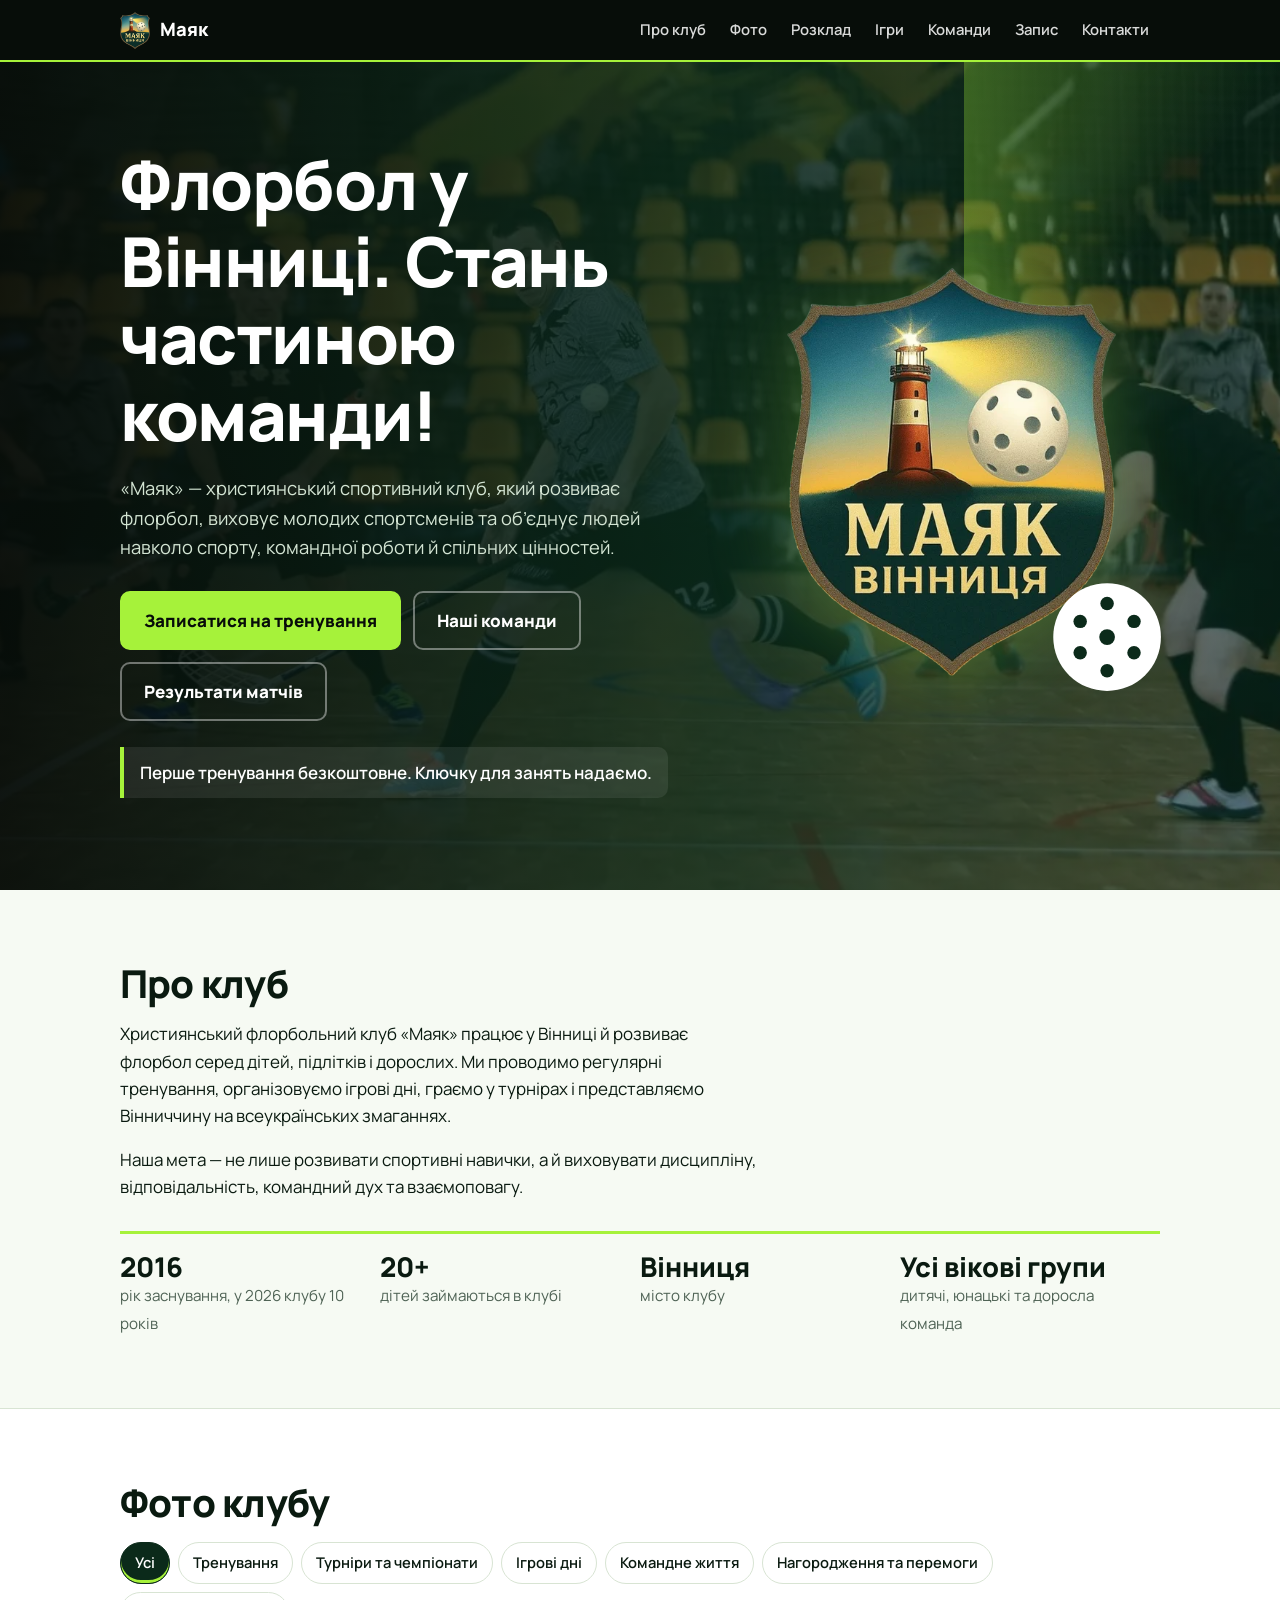
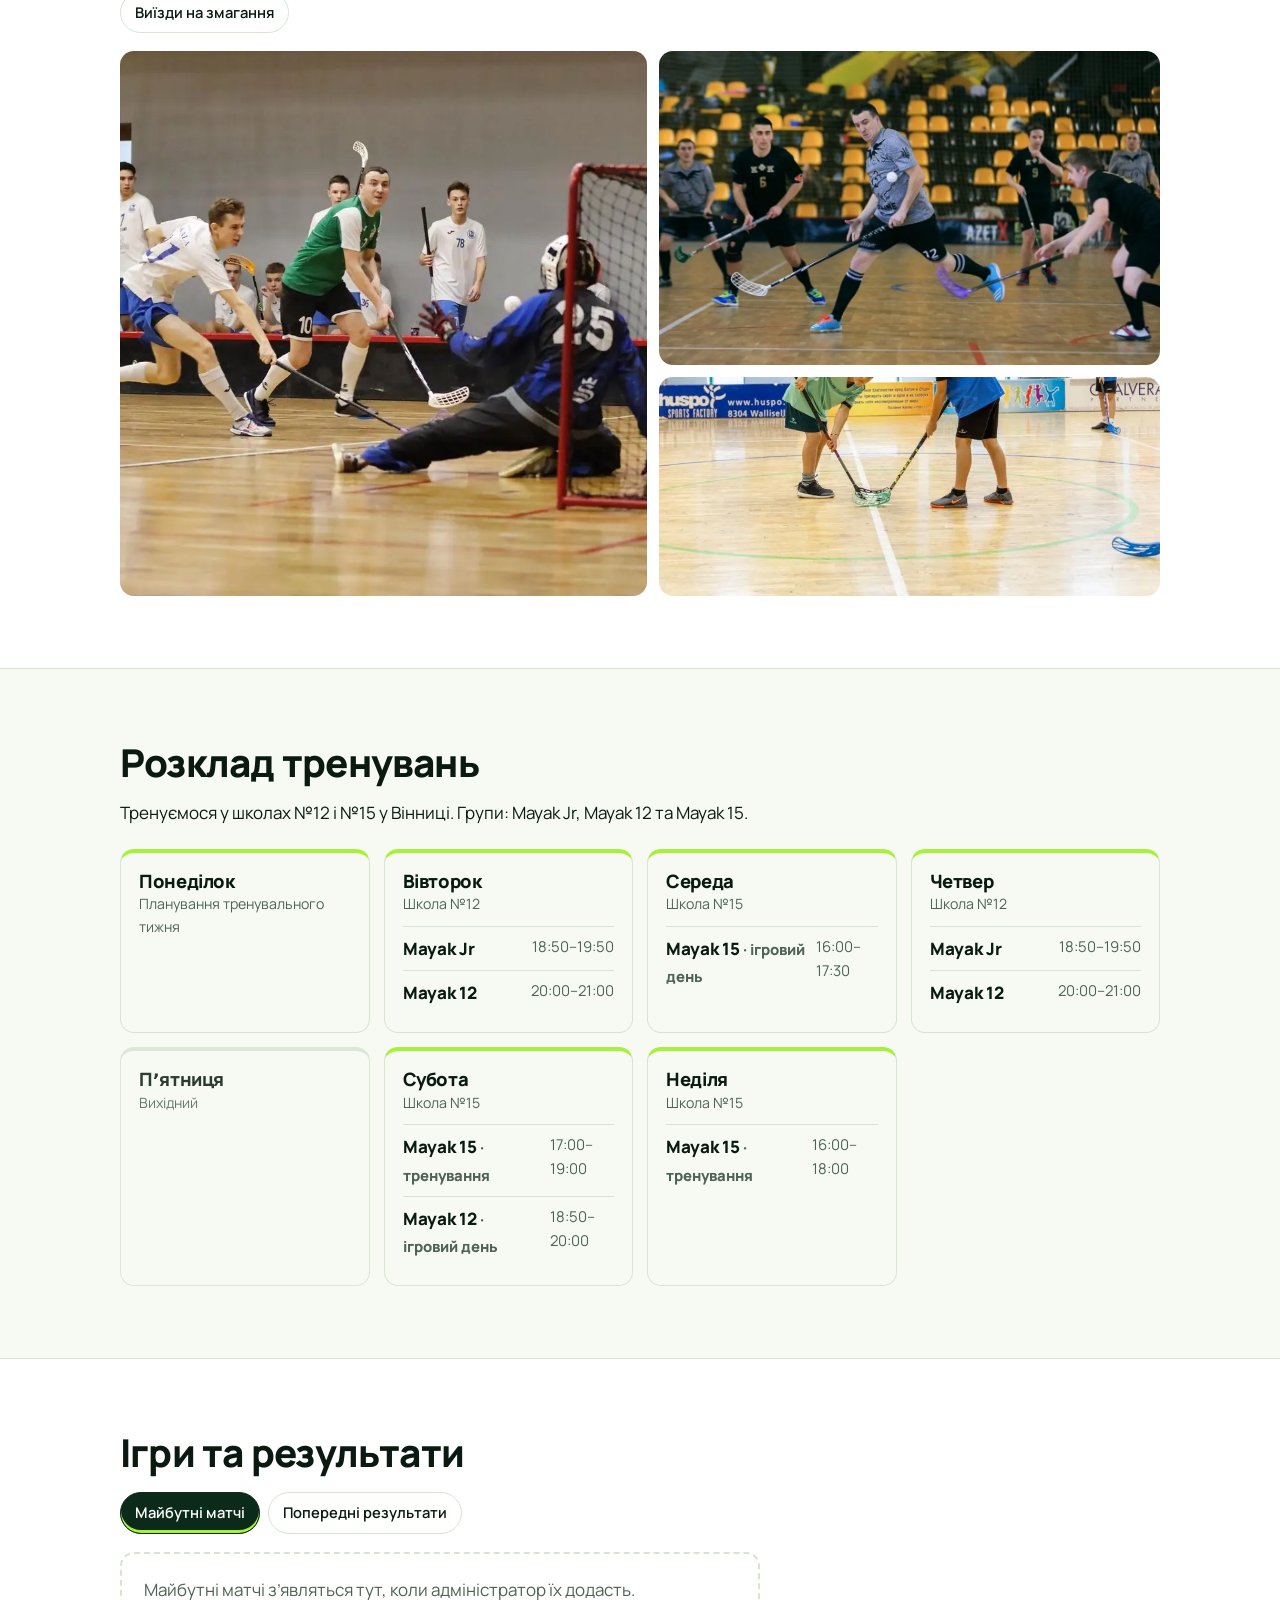
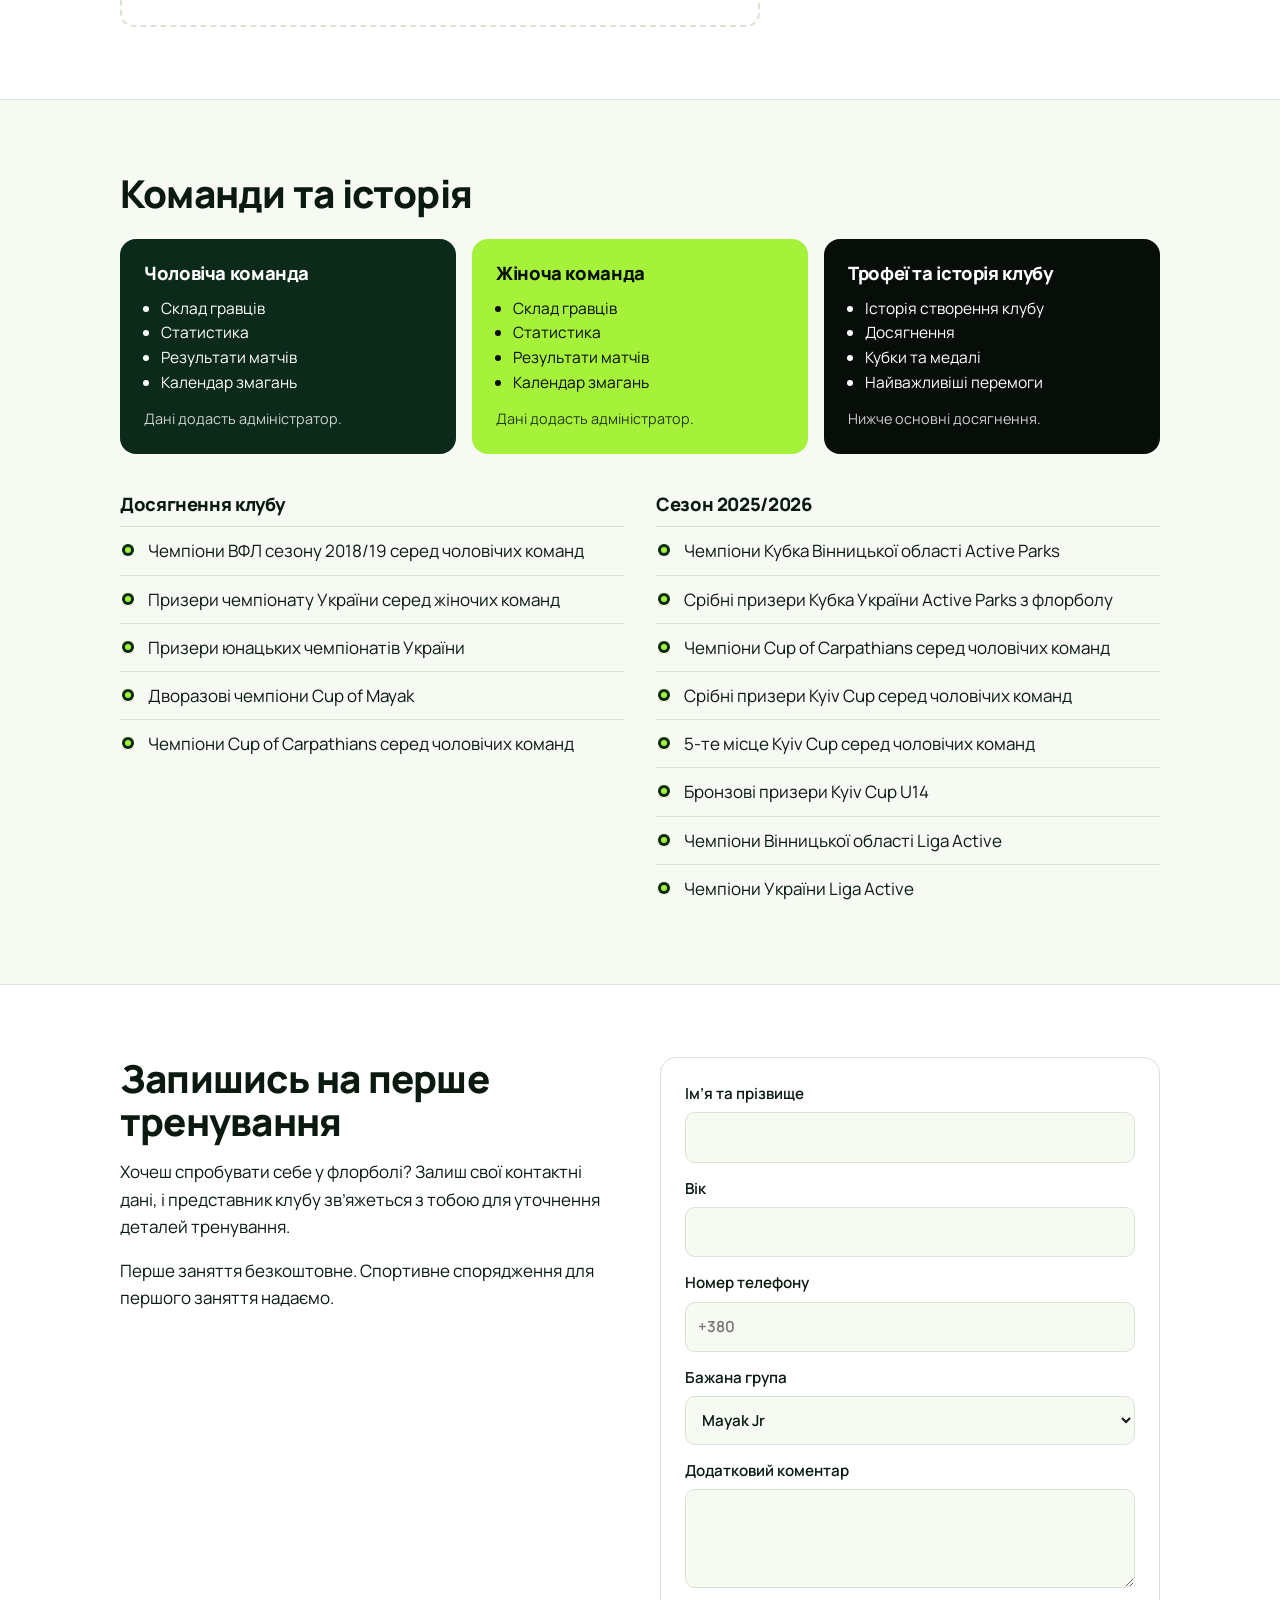
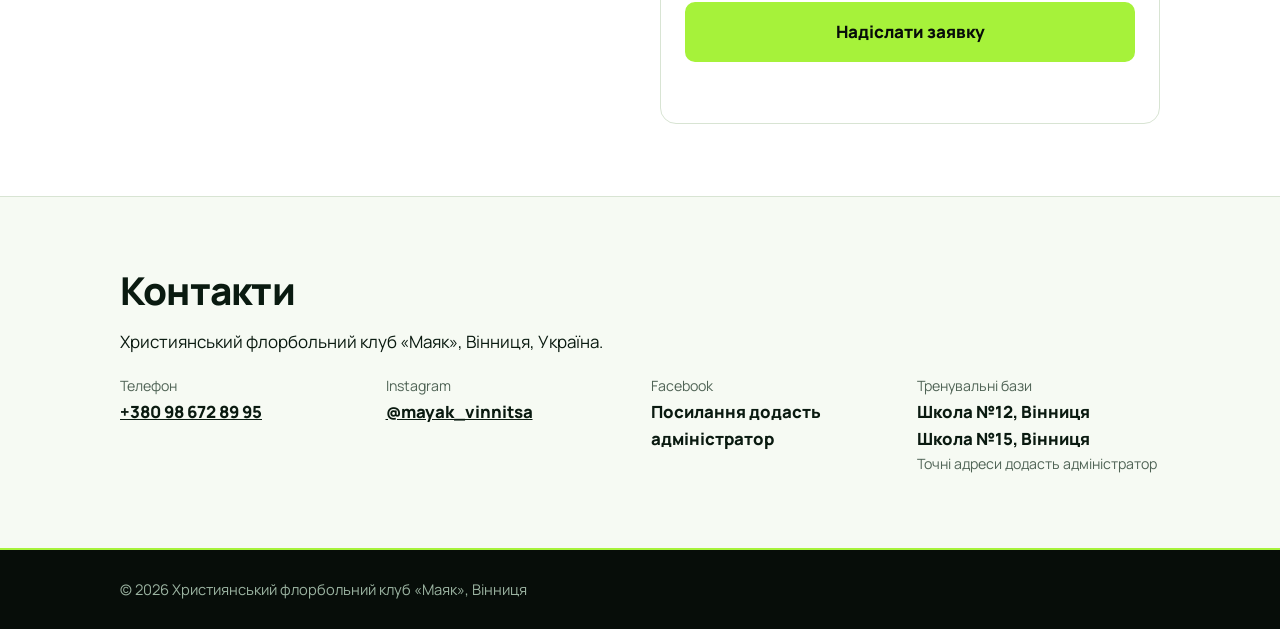
==== index.html @ 86b1fff9 "Add files via upload" ====
<!DOCTYPE html>
<html lang="uk">
<head>
<meta charset="utf-8">
<meta name="viewport" content="width=device-width, initial-scale=1, viewport-fit=cover">
<meta name="description" content="Християнський флорбольний клуб «Маяк», Вінниця: тренування для дітей і дорослих, розклад, результати матчів, команди. Перше тренування безкоштовне.">
<title>Маяк Вінниця — флорбольний клуб</title>
<link rel="preconnect" href="https://fonts.googleapis.com">
<link rel="preconnect" href="https://fonts.gstatic.com" crossorigin>
<link href="https://fonts.googleapis.com/css2?family=Manrope:wght@400;600;800&display=swap" rel="stylesheet">
<style>
:root{--bg:#F6FAF3;--surface:#fff;--ink:#0A1A10;--muted:#4F6355;--line:#D8E4D3;--green:#0B2A1A;--black:#070D09;--lime:#A6F23A;--logo:url([data-uri]);
  box-sizing:border-box;padding-top:env(safe-area-inset-top,0px);padding-bottom:env(safe-area-inset-bottom,0px)}
@media (prefers-color-scheme:dark){:root:not([data-theme="light"]){--bg:#070D09;--surface:#0E1B12;--ink:#EEF6EC;--muted:#9BB3A1;--line:#1F3426;color-scheme:dark}}
:root[data-theme="dark"]{--bg:#070D09;--surface:#0E1B12;--ink:#EEF6EC;--muted:#9BB3A1;--line:#1F3426;color-scheme:dark}
html{scroll-padding-top:calc(env(safe-area-inset-top,0px) + 64px);scroll-behavior:smooth}
*,*::before,*::after{box-sizing:inherit}
body{margin:0;background:var(--bg);color:var(--ink);font:400 1.0625rem/1.6 "Manrope",system-ui,-apple-system,"Segoe UI",Roboto,sans-serif}
body::before{content:"";position:fixed;inset:0 0 auto;height:env(safe-area-inset-top,0px);background:var(--black);z-index:30}
a{color:inherit}
:focus-visible{outline:3px solid var(--lime);outline-offset:3px}
.wrap{max-width:1080px;margin:0 auto;padding:0 20px}
h1,h2,h3{line-height:1.12;margin:0;letter-spacing:-.02em}
h2{font-size:clamp(1.7rem,4vw,2.4rem);font-weight:800;margin-bottom:.4em}
h3{font-size:1.15rem;font-weight:800}
p{margin:0 0 1em;max-width:64ch}
section{padding:72px 0}
.alt{background:var(--surface);border-block:1px solid var(--line)}
.empty{padding:22px;border:2px dashed var(--line);border-radius:14px;color:var(--muted);margin:0}
.js .rv{opacity:0;transform:translateY(18px);transition:opacity .7s ease,transform .7s ease}
.js .rv.in{opacity:1;transform:none}
@media (prefers-reduced-motion:reduce){.js .rv{opacity:1;transform:none;transition:none}.beam,.ball{animation:none!important}html{scroll-behavior:auto}}

header{position:sticky;top:env(safe-area-inset-top,0px);z-index:20;background:var(--black);color:#fff;border-bottom:2px solid var(--lime)}
header .wrap{display:flex;align-items:center;justify-content:space-between;gap:16px;height:60px}
.logo{font-weight:800;font-size:1.15rem;text-decoration:none;display:flex;align-items:center;gap:10px}
.logo i{width:30px;height:37px;background:var(--logo) center/contain no-repeat}
nav{display:flex;gap:2px;overflow-x:auto}
nav a{text-decoration:none;padding:8px 11px;border-radius:8px;font-weight:600;font-size:.93rem;white-space:nowrap;opacity:.85;transition:background .25s,color .25s}
nav a:hover{opacity:1;background:var(--lime);color:var(--black)}

.hero{position:relative;background:var(--green) center/cover;color:#fff;overflow:hidden;padding:84px 0 92px}
.hero::before{content:"";position:absolute;inset:0;background:linear-gradient(90deg,rgba(7,13,9,.95),rgba(11,42,26,.84) 55%,rgba(11,42,26,.55))}
.beam{position:absolute;right:-30%;top:50%;width:1400px;height:1400px;margin-top:-700px;background:conic-gradient(from 0deg,rgba(166,242,58,.3) 0deg,rgba(166,242,58,0) 38deg,rgba(166,242,58,0) 360deg);animation:sweep 14s linear infinite;pointer-events:none}
@keyframes sweep{to{transform:rotate(360deg)}}
.hero .wrap{position:relative;display:grid;grid-template-columns:1.4fr 1fr;gap:40px;align-items:center}
.hero h1{font-size:clamp(2.3rem,6.4vw,4.3rem);font-weight:800;max-width:15ch}
.hero p{font-size:1.15rem;color:#D3E4D3;margin:20px 0 28px;max-width:52ch}
.btns{display:flex;flex-wrap:wrap;gap:12px}
.btn{display:inline-block;padding:14px 22px;border-radius:10px;font:inherit;font-weight:800;text-decoration:none;border:2px solid var(--lime);cursor:pointer;transition:transform .2s,background .25s,color .25s}
.btn:hover{transform:translateY(-2px)}
.btn.main{background:var(--lime);color:var(--black)}
.btn.ghost{color:#fff;border-color:rgba(255,255,255,.4)}
.btn.ghost:hover{border-color:var(--lime);color:var(--lime)}
.free{margin-top:26px;padding:12px 16px;border-left:4px solid var(--lime);background:rgba(255,255,255,.08);border-radius:0 10px 10px 0;display:inline-block;font-weight:600}
.mark{position:relative;justify-self:center;width:100%;max-width:330px;aspect-ratio:452/560}
.crest{position:absolute;inset:0;background:var(--logo) center/contain no-repeat;filter:drop-shadow(0 12px 40px rgba(166,242,58,.25))}
.ball{position:absolute;right:-14%;bottom:-4%;width:34%;animation:bob 5s ease-in-out infinite}
@keyframes bob{50%{transform:translateY(-10px) rotate(8deg)}}
@media(max-width:800px){.hero .wrap{grid-template-columns:1fr}.mark{max-width:210px;order:-1;justify-self:start}}

.facts{display:grid;grid-template-columns:repeat(auto-fit,minmax(190px,1fr));margin-top:30px;border-top:3px solid var(--lime)}
.facts div{padding:18px 16px 0 0}
.facts strong{display:block;font-size:1.7rem;font-weight:800;line-height:1.1}
.facts span{color:var(--muted);font-size:.95rem}

.chips{display:flex;flex-wrap:wrap;gap:8px;margin:18px 0}
.chip{font:inherit;font-weight:600;font-size:.92rem;padding:8px 14px;border-radius:99px;border:1.5px solid var(--line);background:var(--surface);color:var(--ink);cursor:pointer;transition:background .2s,border-color .2s}
.chip[aria-pressed="true"]{background:var(--green);border-color:var(--green);color:#fff;box-shadow:inset 0 -3px 0 var(--lime)}
.gallery{display:grid;grid-template-columns:1.05fr 1fr;gap:12px}
.gallery figure{margin:0;overflow:hidden;border-radius:14px}
.gallery img{display:block;width:100%;height:100%;object-fit:cover;transition:transform .5s}
.gallery figure:hover img{transform:scale(1.04)}
.gallery .big{grid-row:span 2}.gallery .a{aspect-ratio:16/10}.gallery .b{aspect-ratio:16/7}
.gallery.one{grid-template-columns:1fr}.gallery.one .big{grid-row:auto}
@media(max-width:700px){.gallery{grid-template-columns:1fr}.gallery .big{grid-row:auto;aspect-ratio:1}}

.days{display:grid;grid-template-columns:repeat(auto-fit,minmax(240px,1fr));gap:14px;margin-top:22px}
.day{background:var(--bg);border:1px solid var(--line);border-radius:14px;padding:18px;border-top:4px solid var(--lime)}
.day.off{border-top-color:var(--line);opacity:.85}
.day h3{margin-bottom:2px}.day small{color:var(--muted);display:block;margin-bottom:10px}
.slot{display:flex;justify-content:space-between;gap:10px;padding:8px 0;border-top:1px solid var(--line)}
.slot b{font-weight:800}.slot span{color:var(--muted);font-size:.93rem}

.tabs{display:flex;gap:8px;margin:18px 0}
.games{display:grid;gap:10px}
.game{display:grid;grid-template-columns:110px 1fr auto;gap:14px;align-items:center;padding:14px 18px;background:var(--surface);border:1px solid var(--line);border-radius:12px}
.game small{color:var(--muted);display:block}
.game .sc{font-weight:800;font-size:1.3rem}
.game.pl{border-left:5px solid var(--lime)}
@media(max-width:560px){.game{grid-template-columns:1fr auto}.game>small{grid-column:1/-1}}

.teams{display:grid;grid-template-columns:repeat(3,1fr);gap:16px;margin-top:24px}
.team{padding:24px;border-radius:16px;background:var(--green);color:#fff;display:flex;flex-direction:column;gap:12px;transition:transform .25s}
.team:hover{transform:translateY(-4px)}
.team.lime{background:var(--lime);color:var(--black)}
.team.blk{background:var(--black)}
.team ul{margin:0;padding-left:1.1em;font-size:.97rem}
.team p{margin:auto 0 0;font-size:.9rem;opacity:.8}
@media(max-width:800px){.teams{grid-template-columns:1fr}}
.ach{display:grid;grid-template-columns:1fr 1fr;gap:32px;margin-top:40px}
.ach ul{padding:0;margin:12px 0 0;list-style:none}
.ach li{padding:10px 0 10px 28px;border-top:1px solid var(--line);position:relative}
.ach li::before{content:"";position:absolute;left:2px;top:17px;width:12px;height:12px;border-radius:50%;background:var(--lime);box-shadow:inset 0 0 0 3px var(--green)}
@media(max-width:800px){.ach{grid-template-columns:1fr}}

.join{display:grid;grid-template-columns:1fr 1fr;gap:40px;align-items:start}
@media(max-width:800px){.join{grid-template-columns:1fr}}
form{display:grid;gap:14px;background:var(--surface);padding:24px;border-radius:16px;border:1px solid var(--line)}
label{display:grid;gap:6px;font-weight:600;font-size:.95rem}
input,select,textarea{font:inherit;padding:12px;border-radius:10px;border:1px solid var(--line);background:var(--bg);color:var(--ink)}
.msg{font-weight:600;min-height:1.4em;margin:0}
.contacts{display:grid;grid-template-columns:repeat(auto-fit,minmax(230px,1fr));gap:22px;margin-top:20px}
.contacts small{display:block;color:var(--muted)}.contacts a,.contacts b{font-weight:800;font-size:1.05rem}
footer{background:var(--black);color:#9BB3A1;padding:28px 0;font-size:.92rem;border-top:2px solid var(--lime)}
</style>
<link rel="canonical" href="https://dimooon4220.github.io/MayakVinnitsa/">
<meta property="og:type" content="website">
<meta property="og:locale" content="uk_UA">
<meta property="og:title" content="Маяк Вінниця — флорбольний клуб">
<meta property="og:description" content="Флорбол у Вінниці для дітей і дорослих. Перше тренування безкоштовне.">
<meta property="og:url" content="https://dimooon4220.github.io/MayakVinnitsa/">
<meta property="og:image" content="https://dimooon4220.github.io/MayakVinnitsa/logo.png">
<script type="application/ld+json">{"@context": "https://schema.org", "@type": "SportsClub", "name": "Християнський флорбольний клуб «Маяк»", "alternateName": ["Маяк Вінниця", "Флорбольний клуб Маяк"], "sport": "Флорбол", "foundingDate": "2016", "url": "https://dimooon4220.github.io/MayakVinnitsa/", "logo": "https://dimooon4220.github.io/MayakVinnitsa/logo.png", "telephone": "+380986728995", "address": {"@type": "PostalAddress", "addressLocality": "Вінниця", "addressCountry": "UA"}, "sameAs": ["https://www.instagram.com/mayak_vinnitsa/"]}</script>
</head>
<body>
<header>
  <div class="wrap">
    <a class="logo" href="#home"><i></i>Маяк</a>
    <nav aria-label="Основне меню">
      <a href="#about">Про клуб</a><a href="#photos">Фото</a><a href="#schedule">Розклад</a><a href="#matches">Ігри</a><a href="#teams">Команди</a><a href="#join">Запис</a><a href="#contacts">Контакти</a>
    </nav>
  </div>
</header>

<main id="home">
<div class="hero" id="hero">
  <div class="beam" aria-hidden="true"></div>
  <div class="wrap">
    <div>
      <h1>Флорбол у Вінниці. Стань частиною команди!</h1>
      <p>«Маяк» — християнський спортивний клуб, який розвиває флорбол, виховує молодих спортсменів та об’єднує людей навколо спорту, командної роботи й спільних цінностей.</p>
      <div class="btns">
        <a class="btn main" href="#join">Записатися на тренування</a>
        <a class="btn ghost" href="#teams">Наші команди</a>
        <a class="btn ghost" href="#matches">Результати матчів</a>
      </div>
      <div class="free">Перше тренування безкоштовне. Ключку для занять надаємо.</div>
    </div>
    <div class="mark">
      <div class="crest" role="img" aria-label="Логотип клубу «Маяк Вінниця»"></div>
      <svg class="ball" viewBox="0 0 100 100" aria-hidden="true"><circle cx="50" cy="50" r="48" fill="#fff"/><g fill="#0B2A1A"><circle cx="50" cy="50" r="7"/><circle cx="26" cy="36" r="6"/><circle cx="74" cy="36" r="6"/><circle cx="26" cy="64" r="6"/><circle cx="74" cy="64" r="6"/><circle cx="50" cy="20" r="6"/><circle cx="50" cy="80" r="6"/></g></svg>
    </div>
  </div>
</div>

<section id="about" class="rv">
  <div class="wrap">
    <h2>Про клуб</h2>
    <p>Християнський флорбольний клуб «Маяк» працює у Вінниці й розвиває флорбол серед дітей, підлітків і дорослих. Ми проводимо регулярні тренування, організовуємо ігрові дні, граємо у турнірах і представляємо Вінниччину на всеукраїнських змаганнях.</p>
    <p>Наша мета — не лише розвивати спортивні навички, а й виховувати дисципліну, відповідальність, командний дух та взаємоповагу.</p>
    <div class="facts">
      <div><strong>2016</strong><span>рік заснування, у 2026 клубу 10 років</span></div>
      <div><strong>20+</strong><span>дітей займаються в клубі</span></div>
      <div><strong>Вінниця</strong><span>місто клубу</span></div>
      <div><strong>Усі вікові групи</strong><span>дитячі, юнацькі та доросла команда</span></div>
    </div>
  </div>
</section>

<section id="photos" class="alt rv">
  <div class="wrap">
    <h2>Фото клубу</h2>
    <div class="chips" id="chips"></div>
    <div class="gallery" id="gal">
      <figure class="big" data-c="tour"><img src="[data-uri]" alt="Гравець б’є по воротах, воротар у синій формі падає в шпагат" loading="lazy"></figure>
      <figure class="a" data-c="tour"><img id="heroImg" src="[data-uri]" alt="Гравець у сірій формі приймає м’яч ключкою під час матчу" loading="lazy"></figure>
      <figure class="b" data-c="train"><img src="[data-uri]" alt="Двоє хлопчиків розігрують вкидання на тренуванні" loading="lazy"></figure>
    </div>
    <p class="empty" id="galEmpty" hidden>Фото цієї категорії додасть адміністратор.</p>
  </div>
</section>

<section id="schedule" class="rv">
  <div class="wrap">
    <h2>Розклад тренувань</h2>
    <p>Тренуємося у школах №12 і №15 у Вінниці. Групи: Mayak Jr, Mayak 12 та Mayak 15.</p>
    <div class="days" id="days"></div>
  </div>
</section>

<section id="matches" class="alt rv">
  <div class="wrap">
    <h2>Ігри та результати</h2>
    <div class="tabs">
      <button class="chip" data-t="planned" aria-pressed="true">Майбутні матчі</button>
      <button class="chip" data-t="finished" aria-pressed="false">Попередні результати</button>
    </div>
    <div class="games" id="games" aria-live="polite"></div>
  </div>
</section>

<section id="teams" class="rv">
  <div class="wrap">
    <h2>Команди та історія</h2>
    <div class="teams">
      <div class="team"><h3>Чоловіча команда</h3><ul><li>Склад гравців</li><li>Статистика</li><li>Результати матчів</li><li>Календар змагань</li></ul><p>Дані додасть адміністратор.</p></div>
      <div class="team lime"><h3>Жіноча команда</h3><ul><li>Склад гравців</li><li>Статистика</li><li>Результати матчів</li><li>Календар змагань</li></ul><p>Дані додасть адміністратор.</p></div>
      <div class="team blk"><h3>Трофеї та історія клубу</h3><ul><li>Історія створення клубу</li><li>Досягнення</li><li>Кубки та медалі</li><li>Найважливіші перемоги</li></ul><p>Нижче основні досягнення.</p></div>
    </div>
    <div class="ach">
      <div><h3>Досягнення клубу</h3><ul>
        <li>Чемпіони ВФЛ сезону 2018/19 серед чоловічих команд</li>
        <li>Призери чемпіонату України серед жіночих команд</li>
        <li>Призери юнацьких чемпіонатів України</li>
        <li>Дворазові чемпіони Cup of Mayak</li>
        <li>Чемпіони Cup of Carpathians серед чоловічих команд</li></ul></div>
      <div><h3>Сезон 2025/2026</h3><ul>
        <li>Чемпіони Кубка Вінницької області Active Parks</li>
        <li>Срібні призери Кубка України Active Parks з флорболу</li>
        <li>Чемпіони Cup of Carpathians серед чоловічих команд</li>
        <li>Срібні призери Kyiv Cup серед чоловічих команд</li>
        <li>5-те місце Kyiv Cup серед чоловічих команд</li>
        <li>Бронзові призери Kyiv Cup U14</li>
        <li>Чемпіони Вінницької області Liga Active</li>
        <li>Чемпіони України Liga Active</li></ul></div>
    </div>
  </div>
</section>

<section id="join" class="alt rv">
  <div class="wrap join">
    <div>
      <h2>Запишись на перше тренування</h2>
      <p>Хочеш спробувати себе у флорболі? Залиш свої контактні дані, і представник клубу зв’яжеться з тобою для уточнення деталей тренування.</p>
      <p>Перше заняття безкоштовне. Спортивне спорядження для першого заняття надаємо.</p>
    </div>
    <form id="f" novalidate>
      <label>Ім’я та прізвище<input name="n" required autocomplete="name"></label>
      <label>Вік<input name="a" type="number" min="3" max="99" required></label>
      <label>Номер телефону<input name="p" type="tel" required autocomplete="tel" placeholder="+380"></label>
      <label>Бажана група<select name="g"><option>Mayak Jr</option><option>Mayak 12</option><option>Mayak 15</option><option>Не знаю, підкажіть</option></select></label>
      <label>Додатковий коментар<textarea name="c" rows="3"></textarea></label>
      <button class="btn main" type="submit">Надіслати заявку</button>
      <p class="msg" id="m" role="status"></p>
    </form>
  </div>
</section>

<section id="contacts" class="rv">
  <div class="wrap">
    <h2>Контакти</h2>
    <p>Християнський флорбольний клуб «Маяк», Вінниця, Україна.</p>
    <div class="contacts">
      <div><small>Телефон</small><a href="tel:+380986728995">+380 98 672 89 95</a></div>
      <div><small>Instagram</small><a href="https://www.instagram.com/mayak_vinnitsa/" rel="noopener">@mayak_vinnitsa</a></div>
      <div><small>Facebook</small><b>Посилання додасть адміністратор</b></div>
      <div><small>Тренувальні бази</small><b>Школа №12, Вінниця<br>Школа №15, Вінниця</b><small>Точні адреси додасть адміністратор</small></div>
    </div>
  </div>
</section>
</main>

<footer><div class="wrap">© 2026 Християнський флорбольний клуб «Маяк», Вінниця</div></footer>

<script>
/* ===== Для адміністратора ===== */
var ADMIN_EMAIL='Vitaliy.krischyk@gmail.com'; // куди йдуть заявки
// Матчі: додавайте рядки у такому форматі:
// {date:'2026-12-05', tournament:'Назва турніру', team:'Mayak 12', home:'Маяк', away:'Суперник', score:'5:3', status:'finished'}  // status: 'planned' або 'finished'
var MATCHES=[];
/* ================================ */
var SCHEDULE=[
 {d:'Понеділок',n:'Планування тренувального тижня'},
 {d:'Вівторок',l:'Школа №12',s:[['Mayak Jr','','18:50–19:50'],['Mayak 12','','20:00–21:00']]},
 {d:'Середа',l:'Школа №15',s:[['Mayak 15','ігровий день','16:00–17:30']]},
 {d:'Четвер',l:'Школа №12',s:[['Mayak Jr','','18:50–19:50'],['Mayak 12','','20:00–21:00']]},
 {d:'Пʼятниця',n:'Вихідний',off:1},
 {d:'Субота',l:'Школа №15',s:[['Mayak 15','тренування','17:00–19:00'],['Mayak 12','ігровий день','18:50–20:00']]},
 {d:'Неділя',l:'Школа №15',s:[['Mayak 15','тренування','16:00–18:00']]}
];
var $=function(i){return document.getElementById(i)};
$('days').innerHTML=SCHEDULE.map(function(x){
  return '<div class="day'+(x.off?' off':'')+'"><h3>'+x.d+'</h3><small>'+(x.l||x.n)+'</small>'+(x.s?x.s.map(function(s){return '<div class="slot"><b>'+s[0]+(s[1]?'<span> · '+s[1]+'</span>':'')+'</b><span>'+s[2]+'</span></div>'}).join(''):'')+'</div>';
}).join('');

var CATS=[['all','Усі'],['train','Тренування'],['tour','Турніри та чемпіонати'],['game','Ігрові дні'],['life','Командне життя'],['award','Нагородження та перемоги'],['trip','Виїзди на змагання']];
$('chips').innerHTML=CATS.map(function(c,i){return '<button class="chip" data-c="'+c[0]+'" aria-pressed="'+(i==0)+'">'+c[1]+'</button>'}).join('');
$('chips').onclick=function(e){var b=e.target.closest('.chip');if(!b)return;
  [].forEach.call(this.children,function(x){x.setAttribute('aria-pressed',x===b)});
  var n=0;[].forEach.call($('gal').children,function(f){var ok=b.dataset.c=='all'||f.dataset.c==b.dataset.c;f.hidden=!ok;if(ok)n++});
  $('galEmpty').hidden=n>0;
};

var tab='planned';
function render(){
  var L=MATCHES.filter(function(m){return m.status==tab}).sort(function(a,b){return tab=='planned'?(a.date>b.date?1:-1):(a.date<b.date?1:-1)});
  $('games').innerHTML=L.length?L.map(function(m){
    var dt=new Date(m.date+'T12:00:00').toLocaleDateString('uk-UA',{day:'numeric',month:'long',year:'numeric'});
    return '<div class="game '+(m.status=='planned'?'pl':'')+'"><small>'+dt+'</small><span><b>'+m.home+'</b> — '+m.away+'<small>'+m.tournament+(m.team?' · команда «Маяка»: '+m.team:'')+'</small></span><span class="sc">'+(m.status=='planned'?'запланований':m.score)+'</span></div>';
  }).join(''):'<p class="empty">'+(tab=='planned'?'Майбутні матчі з’являться тут, коли адміністратор їх додасть.':'Результати завершених матчів з’являться тут, коли адміністратор їх додасть.')+'</p>';
}
document.querySelector('.tabs').onclick=function(e){var b=e.target.closest('.chip');if(!b)return;tab=b.dataset.t;
  [].forEach.call(this.children,function(x){x.setAttribute('aria-pressed',x===b)});render()};
render();

$('hero').style.backgroundImage='url('+$('heroImg').src+')';

$('f').addEventListener('submit',function(e){
  e.preventDefault();var d=new FormData(this),m=$('m');
  if(!d.get('n')||!d.get('a')||!d.get('p')){m.style.color='#C2413B';m.textContent='Заповніть ім’я, вік і телефон.';return}
  var body='Ім’я та прізвище: '+d.get('n')+'\nВік: '+d.get('a')+'\nТелефон: '+d.get('p')+'\nГрупа: '+d.get('g')+'\nКоментар: '+(d.get('c')||'—');
  m.style.color='inherit';m.textContent='Відкриваємо лист для відправки заявки адміністратору.';
  location.href='mailto:'+ADMIN_EMAIL+'?subject='+encodeURIComponent('Заявка на перше тренування')+'&body='+encodeURIComponent(body);
});

if('IntersectionObserver' in window&&!matchMedia('(prefers-reduced-motion:reduce)').matches){
  document.documentElement.classList.add('js');
  var io=new IntersectionObserver(function(es){es.forEach(function(x){if(x.isIntersecting){x.target.classList.add('in');io.unobserve(x.target)}})},{threshold:.08});
  document.querySelectorAll('.rv').forEach(function(s){io.observe(s)});
}
</script>
</body>
</html>
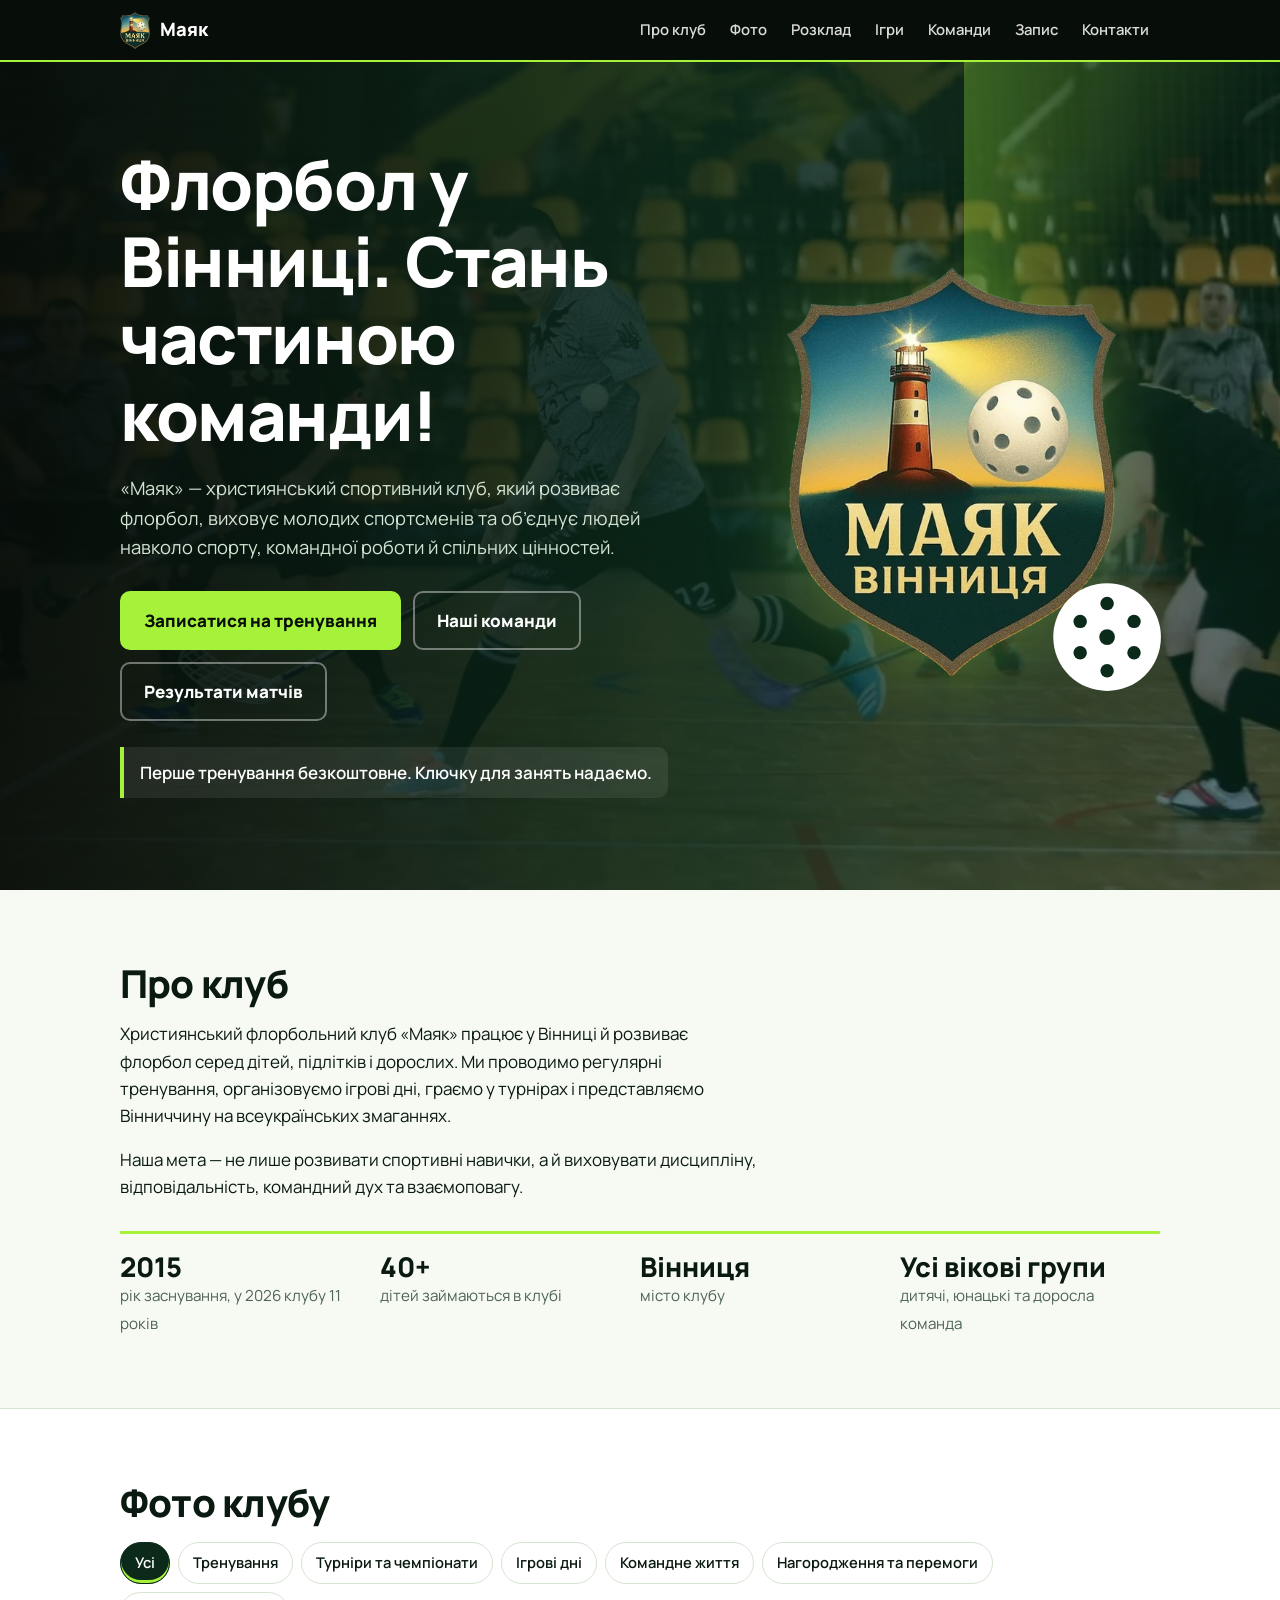
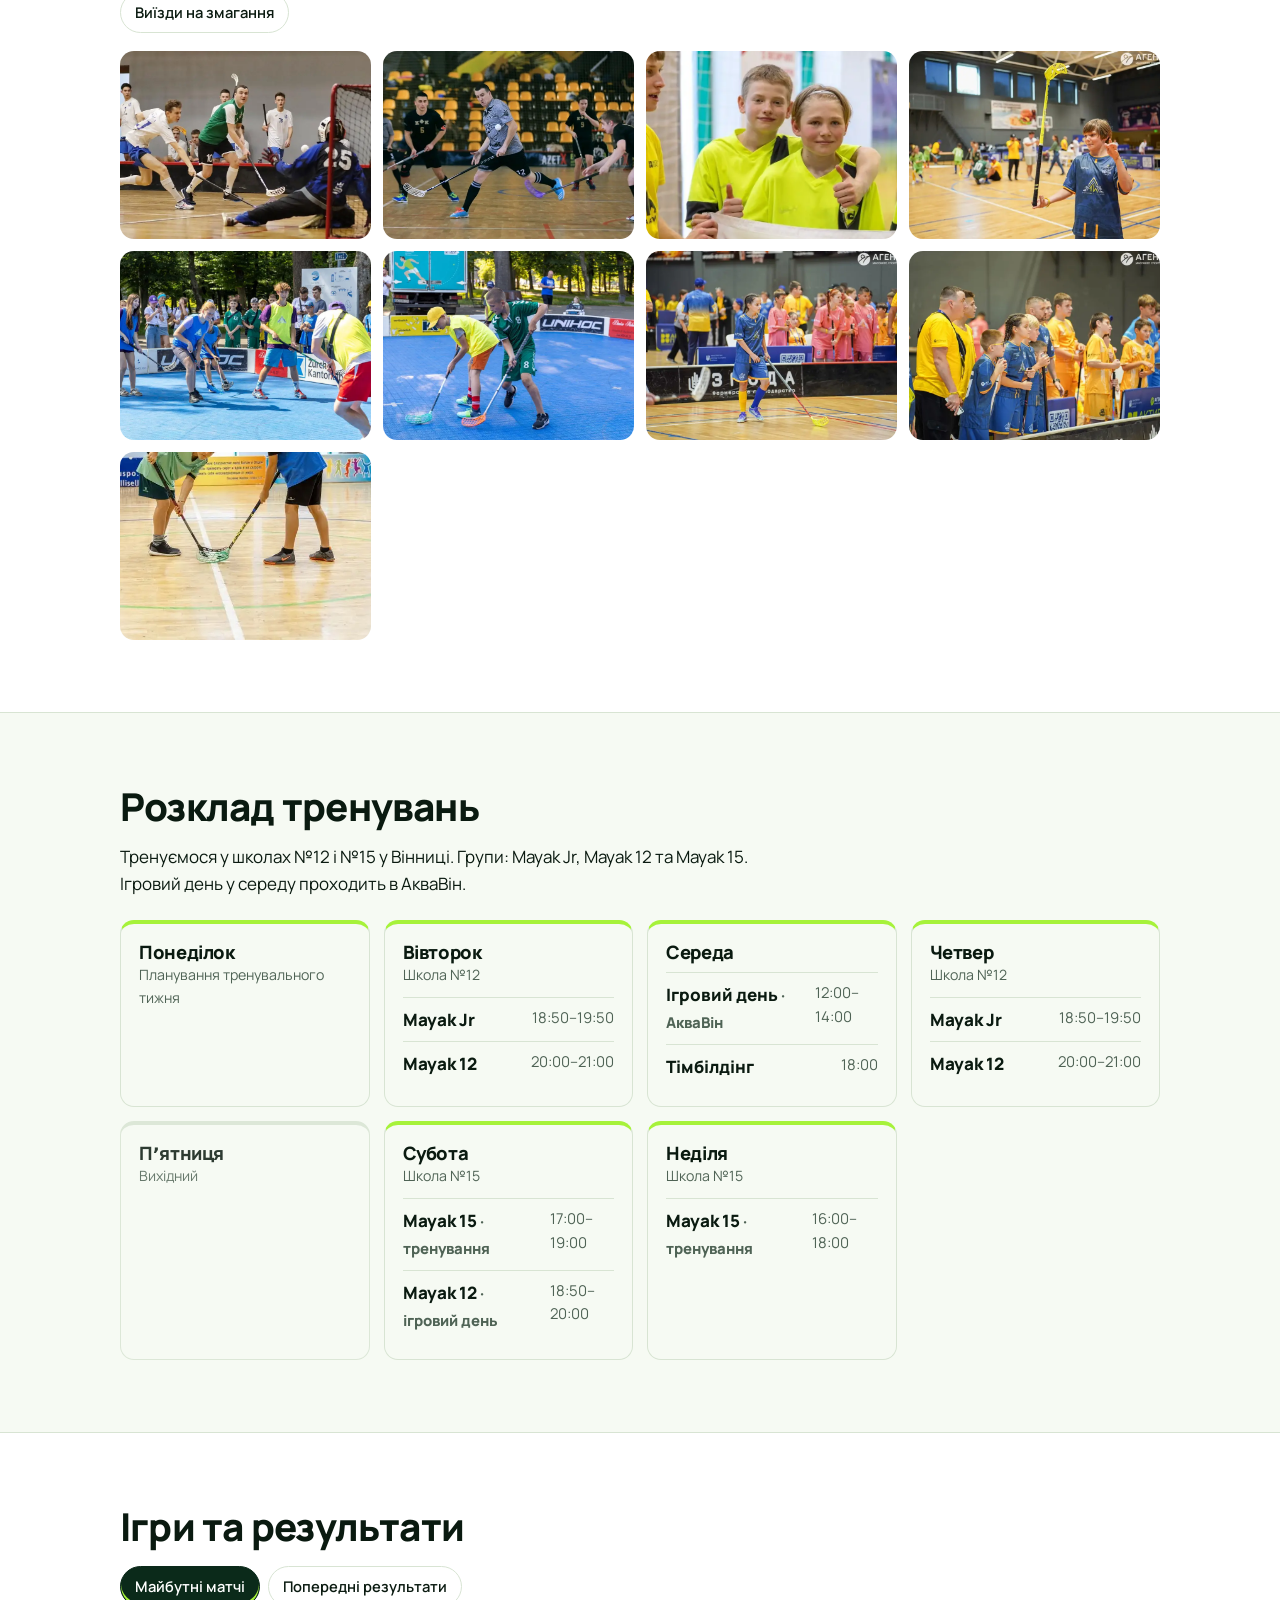
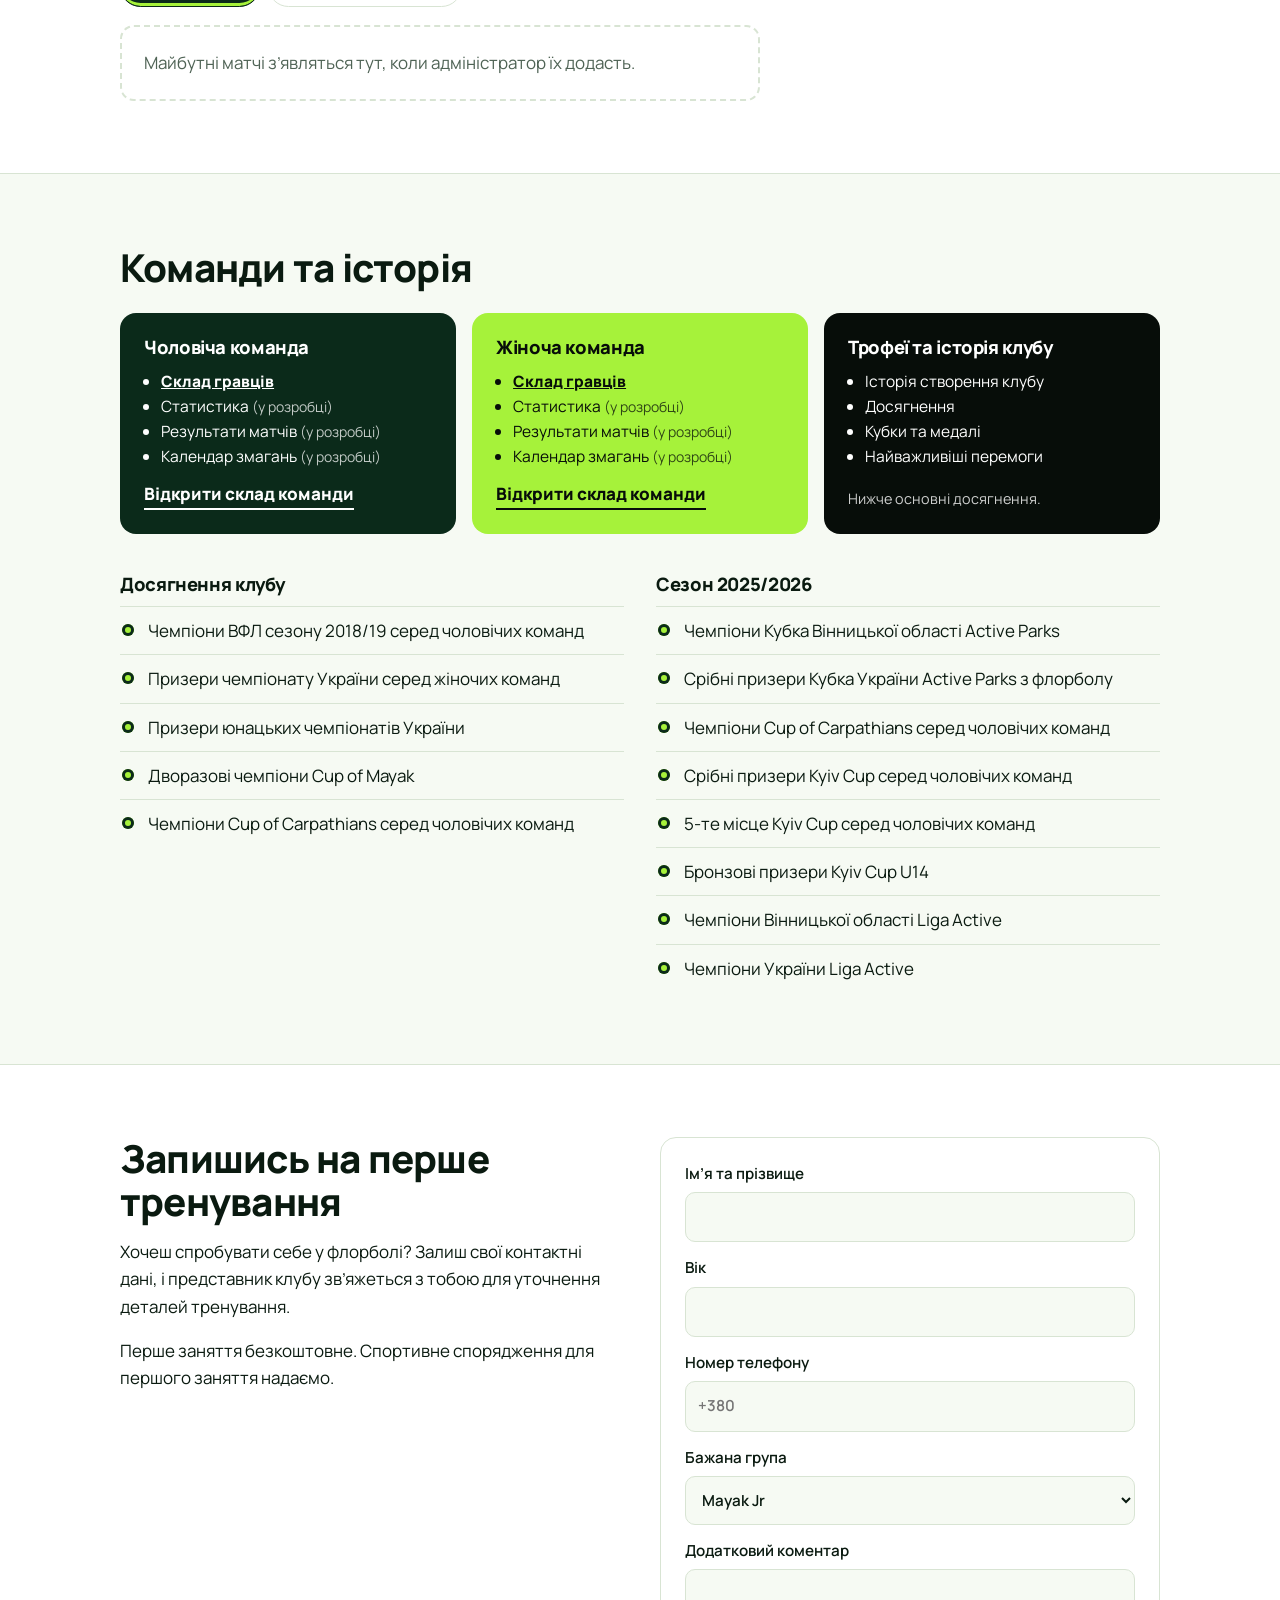
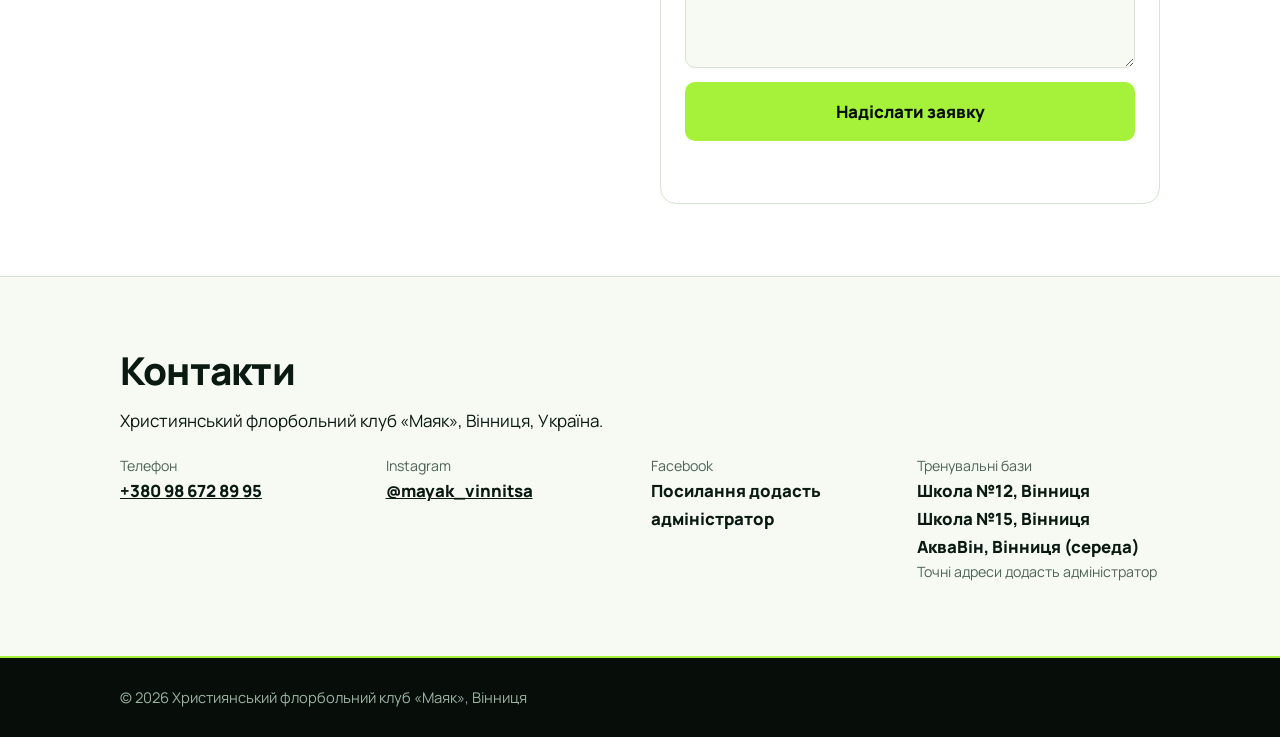
==== commit a7c24b68: "Add files via upload" ====
--- a/index.html
+++ b/index.html
@@ -8,112 +8,7 @@
 <link rel="preconnect" href="https://fonts.googleapis.com">
 <link rel="preconnect" href="https://fonts.gstatic.com" crossorigin>
 <link href="https://fonts.googleapis.com/css2?family=Manrope:wght@400;600;800&display=swap" rel="stylesheet">
-<style>
-:root{--bg:#F6FAF3;--surface:#fff;--ink:#0A1A10;--muted:#4F6355;--line:#D8E4D3;--green:#0B2A1A;--black:#070D09;--lime:#A6F23A;--logo:url([data-uri]);
-  box-sizing:border-box;padding-top:env(safe-area-inset-top,0px);padding-bottom:env(safe-area-inset-bottom,0px)}
-@media (prefers-color-scheme:dark){:root:not([data-theme="light"]){--bg:#070D09;--surface:#0E1B12;--ink:#EEF6EC;--muted:#9BB3A1;--line:#1F3426;color-scheme:dark}}
-:root[data-theme="dark"]{--bg:#070D09;--surface:#0E1B12;--ink:#EEF6EC;--muted:#9BB3A1;--line:#1F3426;color-scheme:dark}
-html{scroll-padding-top:calc(env(safe-area-inset-top,0px) + 64px);scroll-behavior:smooth}
-*,*::before,*::after{box-sizing:inherit}
-body{margin:0;background:var(--bg);color:var(--ink);font:400 1.0625rem/1.6 "Manrope",system-ui,-apple-system,"Segoe UI",Roboto,sans-serif}
-body::before{content:"";position:fixed;inset:0 0 auto;height:env(safe-area-inset-top,0px);background:var(--black);z-index:30}
-a{color:inherit}
-:focus-visible{outline:3px solid var(--lime);outline-offset:3px}
-.wrap{max-width:1080px;margin:0 auto;padding:0 20px}
-h1,h2,h3{line-height:1.12;margin:0;letter-spacing:-.02em}
-h2{font-size:clamp(1.7rem,4vw,2.4rem);font-weight:800;margin-bottom:.4em}
-h3{font-size:1.15rem;font-weight:800}
-p{margin:0 0 1em;max-width:64ch}
-section{padding:72px 0}
-.alt{background:var(--surface);border-block:1px solid var(--line)}
-.empty{padding:22px;border:2px dashed var(--line);border-radius:14px;color:var(--muted);margin:0}
-.js .rv{opacity:0;transform:translateY(18px);transition:opacity .7s ease,transform .7s ease}
-.js .rv.in{opacity:1;transform:none}
-@media (prefers-reduced-motion:reduce){.js .rv{opacity:1;transform:none;transition:none}.beam,.ball{animation:none!important}html{scroll-behavior:auto}}
-
-header{position:sticky;top:env(safe-area-inset-top,0px);z-index:20;background:var(--black);color:#fff;border-bottom:2px solid var(--lime)}
-header .wrap{display:flex;align-items:center;justify-content:space-between;gap:16px;height:60px}
-.logo{font-weight:800;font-size:1.15rem;text-decoration:none;display:flex;align-items:center;gap:10px}
-.logo i{width:30px;height:37px;background:var(--logo) center/contain no-repeat}
-nav{display:flex;gap:2px;overflow-x:auto}
-nav a{text-decoration:none;padding:8px 11px;border-radius:8px;font-weight:600;font-size:.93rem;white-space:nowrap;opacity:.85;transition:background .25s,color .25s}
-nav a:hover{opacity:1;background:var(--lime);color:var(--black)}
-
-.hero{position:relative;background:var(--green) center/cover;color:#fff;overflow:hidden;padding:84px 0 92px}
-.hero::before{content:"";position:absolute;inset:0;background:linear-gradient(90deg,rgba(7,13,9,.95),rgba(11,42,26,.84) 55%,rgba(11,42,26,.55))}
-.beam{position:absolute;right:-30%;top:50%;width:1400px;height:1400px;margin-top:-700px;background:conic-gradient(from 0deg,rgba(166,242,58,.3) 0deg,rgba(166,242,58,0) 38deg,rgba(166,242,58,0) 360deg);animation:sweep 14s linear infinite;pointer-events:none}
-@keyframes sweep{to{transform:rotate(360deg)}}
-.hero .wrap{position:relative;display:grid;grid-template-columns:1.4fr 1fr;gap:40px;align-items:center}
-.hero h1{font-size:clamp(2.3rem,6.4vw,4.3rem);font-weight:800;max-width:15ch}
-.hero p{font-size:1.15rem;color:#D3E4D3;margin:20px 0 28px;max-width:52ch}
-.btns{display:flex;flex-wrap:wrap;gap:12px}
-.btn{display:inline-block;padding:14px 22px;border-radius:10px;font:inherit;font-weight:800;text-decoration:none;border:2px solid var(--lime);cursor:pointer;transition:transform .2s,background .25s,color .25s}
-.btn:hover{transform:translateY(-2px)}
-.btn.main{background:var(--lime);color:var(--black)}
-.btn.ghost{color:#fff;border-color:rgba(255,255,255,.4)}
-.btn.ghost:hover{border-color:var(--lime);color:var(--lime)}
-.free{margin-top:26px;padding:12px 16px;border-left:4px solid var(--lime);background:rgba(255,255,255,.08);border-radius:0 10px 10px 0;display:inline-block;font-weight:600}
-.mark{position:relative;justify-self:center;width:100%;max-width:330px;aspect-ratio:452/560}
-.crest{position:absolute;inset:0;background:var(--logo) center/contain no-repeat;filter:drop-shadow(0 12px 40px rgba(166,242,58,.25))}
-.ball{position:absolute;right:-14%;bottom:-4%;width:34%;animation:bob 5s ease-in-out infinite}
-@keyframes bob{50%{transform:translateY(-10px) rotate(8deg)}}
-@media(max-width:800px){.hero .wrap{grid-template-columns:1fr}.mark{max-width:210px;order:-1;justify-self:start}}
-
-.facts{display:grid;grid-template-columns:repeat(auto-fit,minmax(190px,1fr));margin-top:30px;border-top:3px solid var(--lime)}
-.facts div{padding:18px 16px 0 0}
-.facts strong{display:block;font-size:1.7rem;font-weight:800;line-height:1.1}
-.facts span{color:var(--muted);font-size:.95rem}
-
-.chips{display:flex;flex-wrap:wrap;gap:8px;margin:18px 0}
-.chip{font:inherit;font-weight:600;font-size:.92rem;padding:8px 14px;border-radius:99px;border:1.5px solid var(--line);background:var(--surface);color:var(--ink);cursor:pointer;transition:background .2s,border-color .2s}
-.chip[aria-pressed="true"]{background:var(--green);border-color:var(--green);color:#fff;box-shadow:inset 0 -3px 0 var(--lime)}
-.gallery{display:grid;grid-template-columns:1.05fr 1fr;gap:12px}
-.gallery figure{margin:0;overflow:hidden;border-radius:14px}
-.gallery img{display:block;width:100%;height:100%;object-fit:cover;transition:transform .5s}
-.gallery figure:hover img{transform:scale(1.04)}
-.gallery .big{grid-row:span 2}.gallery .a{aspect-ratio:16/10}.gallery .b{aspect-ratio:16/7}
-.gallery.one{grid-template-columns:1fr}.gallery.one .big{grid-row:auto}
-@media(max-width:700px){.gallery{grid-template-columns:1fr}.gallery .big{grid-row:auto;aspect-ratio:1}}
-
-.days{display:grid;grid-template-columns:repeat(auto-fit,minmax(240px,1fr));gap:14px;margin-top:22px}
-.day{background:var(--bg);border:1px solid var(--line);border-radius:14px;padding:18px;border-top:4px solid var(--lime)}
-.day.off{border-top-color:var(--line);opacity:.85}
-.day h3{margin-bottom:2px}.day small{color:var(--muted);display:block;margin-bottom:10px}
-.slot{display:flex;justify-content:space-between;gap:10px;padding:8px 0;border-top:1px solid var(--line)}
-.slot b{font-weight:800}.slot span{color:var(--muted);font-size:.93rem}
-
-.tabs{display:flex;gap:8px;margin:18px 0}
-.games{display:grid;gap:10px}
-.game{display:grid;grid-template-columns:110px 1fr auto;gap:14px;align-items:center;padding:14px 18px;background:var(--surface);border:1px solid var(--line);border-radius:12px}
-.game small{color:var(--muted);display:block}
-.game .sc{font-weight:800;font-size:1.3rem}
-.game.pl{border-left:5px solid var(--lime)}
-@media(max-width:560px){.game{grid-template-columns:1fr auto}.game>small{grid-column:1/-1}}
-
-.teams{display:grid;grid-template-columns:repeat(3,1fr);gap:16px;margin-top:24px}
-.team{padding:24px;border-radius:16px;background:var(--green);color:#fff;display:flex;flex-direction:column;gap:12px;transition:transform .25s}
-.team:hover{transform:translateY(-4px)}
-.team.lime{background:var(--lime);color:var(--black)}
-.team.blk{background:var(--black)}
-.team ul{margin:0;padding-left:1.1em;font-size:.97rem}
-.team p{margin:auto 0 0;font-size:.9rem;opacity:.8}
-@media(max-width:800px){.teams{grid-template-columns:1fr}}
-.ach{display:grid;grid-template-columns:1fr 1fr;gap:32px;margin-top:40px}
-.ach ul{padding:0;margin:12px 0 0;list-style:none}
-.ach li{padding:10px 0 10px 28px;border-top:1px solid var(--line);position:relative}
-.ach li::before{content:"";position:absolute;left:2px;top:17px;width:12px;height:12px;border-radius:50%;background:var(--lime);box-shadow:inset 0 0 0 3px var(--green)}
-@media(max-width:800px){.ach{grid-template-columns:1fr}}
-
-.join{display:grid;grid-template-columns:1fr 1fr;gap:40px;align-items:start}
-@media(max-width:800px){.join{grid-template-columns:1fr}}
-form{display:grid;gap:14px;background:var(--surface);padding:24px;border-radius:16px;border:1px solid var(--line)}
-label{display:grid;gap:6px;font-weight:600;font-size:.95rem}
-input,select,textarea{font:inherit;padding:12px;border-radius:10px;border:1px solid var(--line);background:var(--bg);color:var(--ink)}
-.msg{font-weight:600;min-height:1.4em;margin:0}
-.contacts{display:grid;grid-template-columns:repeat(auto-fit,minmax(230px,1fr));gap:22px;margin-top:20px}
-.contacts small{display:block;color:var(--muted)}.contacts a,.contacts b{font-weight:800;font-size:1.05rem}
-footer{background:var(--black);color:#9BB3A1;padding:28px 0;font-size:.92rem;border-top:2px solid var(--lime)}
-</style>
+<link rel="stylesheet" href="mayak.css">
 <link rel="canonical" href="https://dimooon4220.github.io/MayakVinnitsa/">
 <meta property="og:type" content="website">
 <meta property="og:locale" content="uk_UA">
@@ -121,7 +16,7 @@
 <meta property="og:description" content="Флорбол у Вінниці для дітей і дорослих. Перше тренування безкоштовне.">
 <meta property="og:url" content="https://dimooon4220.github.io/MayakVinnitsa/">
 <meta property="og:image" content="https://dimooon4220.github.io/MayakVinnitsa/logo.png">
-<script type="application/ld+json">{"@context": "https://schema.org", "@type": "SportsClub", "name": "Християнський флорбольний клуб «Маяк»", "alternateName": ["Маяк Вінниця", "Флорбольний клуб Маяк"], "sport": "Флорбол", "foundingDate": "2016", "url": "https://dimooon4220.github.io/MayakVinnitsa/", "logo": "https://dimooon4220.github.io/MayakVinnitsa/logo.png", "telephone": "+380986728995", "address": {"@type": "PostalAddress", "addressLocality": "Вінниця", "addressCountry": "UA"}, "sameAs": ["https://www.instagram.com/mayak_vinnitsa/"]}</script>
+<script type="application/ld+json">{"@context": "https://schema.org", "@type": "SportsClub", "name": "Християнський флорбольний клуб «Маяк»", "alternateName": ["Маяк Вінниця", "Флорбольний клуб Маяк"], "sport": "Флорбол", "foundingDate": "2015", "url": "https://dimooon4220.github.io/MayakVinnitsa/", "logo": "https://dimooon4220.github.io/MayakVinnitsa/logo.png", "telephone": "+380986728995", "address": {"@type": "PostalAddress", "addressLocality": "Вінниця", "addressCountry": "UA"}, "sameAs": ["https://www.instagram.com/mayak_vinnitsa/"]}</script>
 </head>
 <body>
 <header>
@@ -160,8 +55,8 @@
     <p>Християнський флорбольний клуб «Маяк» працює у Вінниці й розвиває флорбол серед дітей, підлітків і дорослих. Ми проводимо регулярні тренування, організовуємо ігрові дні, граємо у турнірах і представляємо Вінниччину на всеукраїнських змаганнях.</p>
     <p>Наша мета — не лише розвивати спортивні навички, а й виховувати дисципліну, відповідальність, командний дух та взаємоповагу.</p>
     <div class="facts">
-      <div><strong>2016</strong><span>рік заснування, у 2026 клубу 10 років</span></div>
-      <div><strong>20+</strong><span>дітей займаються в клубі</span></div>
+      <div><strong>2015</strong><span>рік заснування, у 2026 клубу 11 років</span></div>
+      <div><strong>40+</strong><span>дітей займаються в клубі</span></div>
       <div><strong>Вінниця</strong><span>місто клубу</span></div>
       <div><strong>Усі вікові групи</strong><span>дитячі, юнацькі та доросла команда</span></div>
     </div>
@@ -173,9 +68,15 @@
     <h2>Фото клубу</h2>
     <div class="chips" id="chips"></div>
     <div class="gallery" id="gal">
-      <figure class="big" data-c="tour"><img src="[data-uri]" alt="Гравець б’є по воротах, воротар у синій формі падає в шпагат" loading="lazy"></figure>
-      <figure class="a" data-c="tour"><img id="heroImg" src="[data-uri]" alt="Гравець у сірій формі приймає м’яч ключкою під час матчу" loading="lazy"></figure>
-      <figure class="b" data-c="train"><img src="[data-uri]" alt="Двоє хлопчиків розігрують вкидання на тренуванні" loading="lazy"></figure>
+      <figure data-c="tour"><img src="[data-uri]